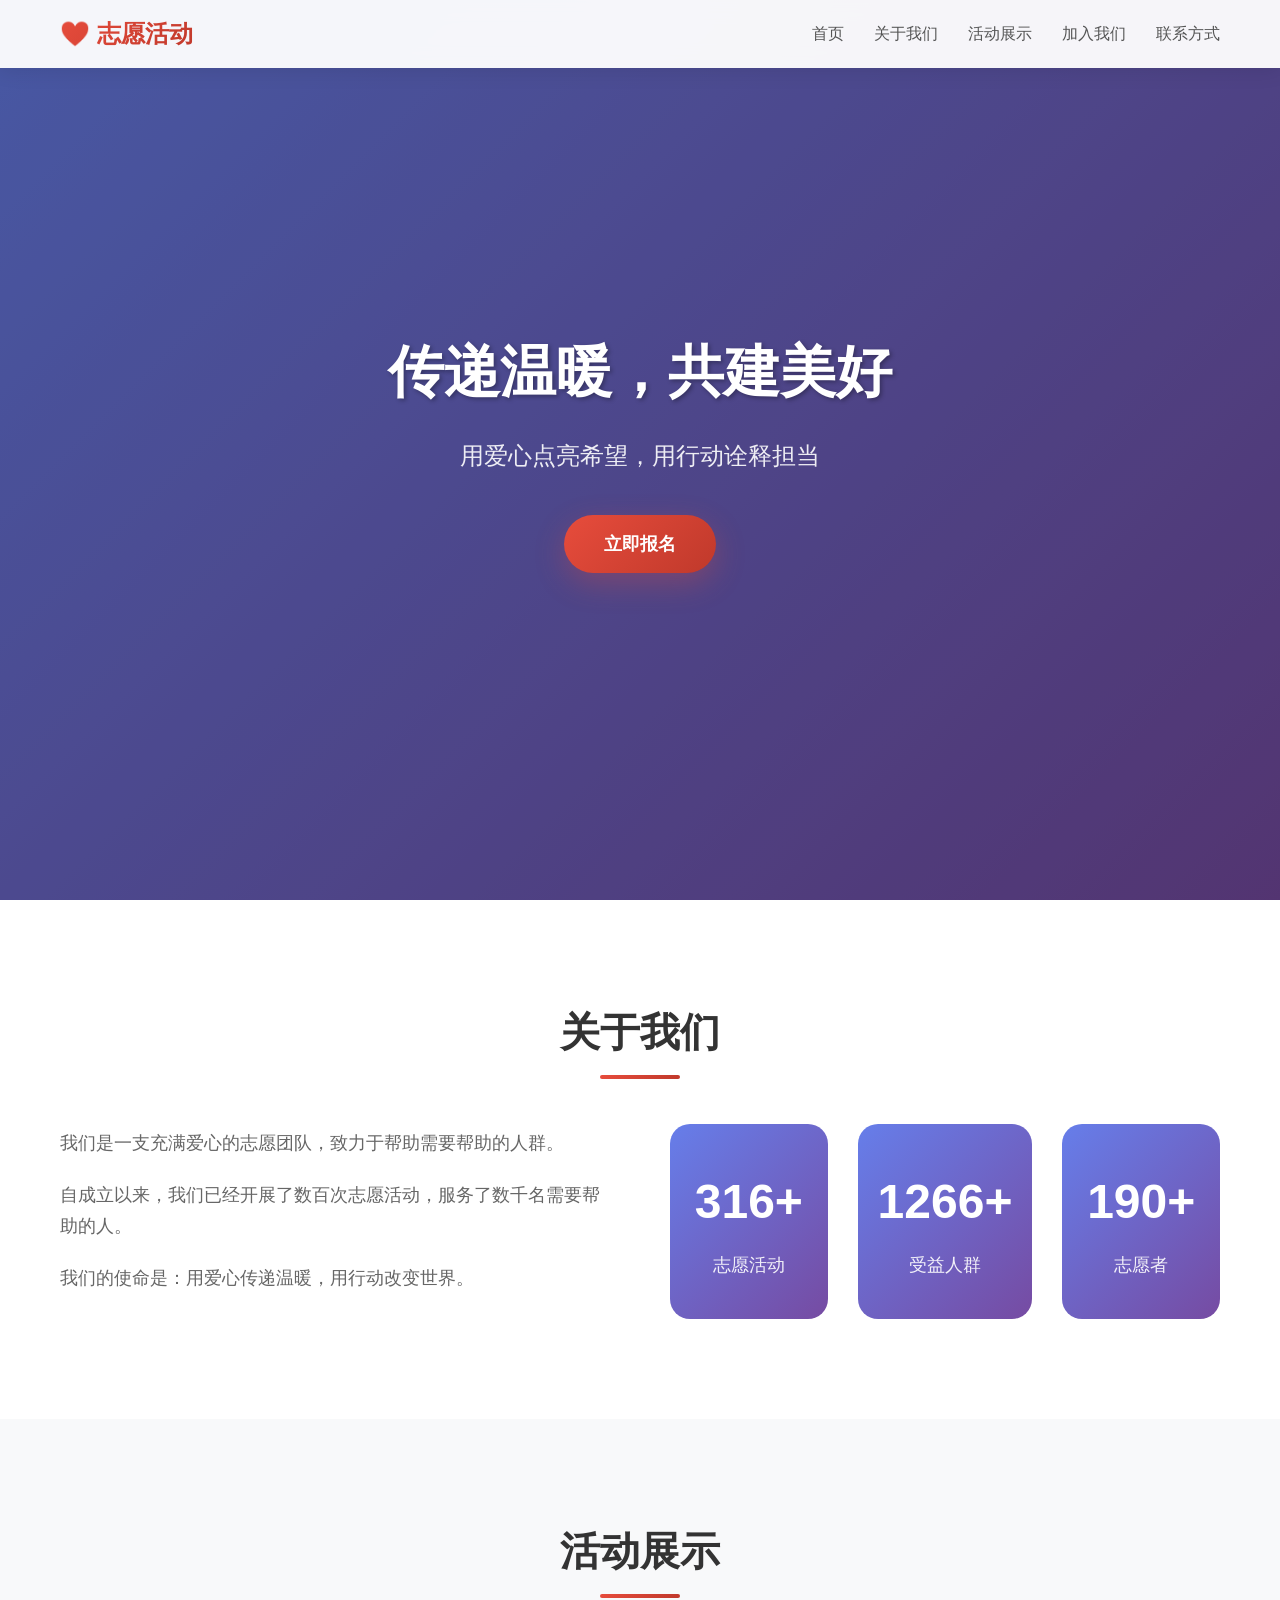
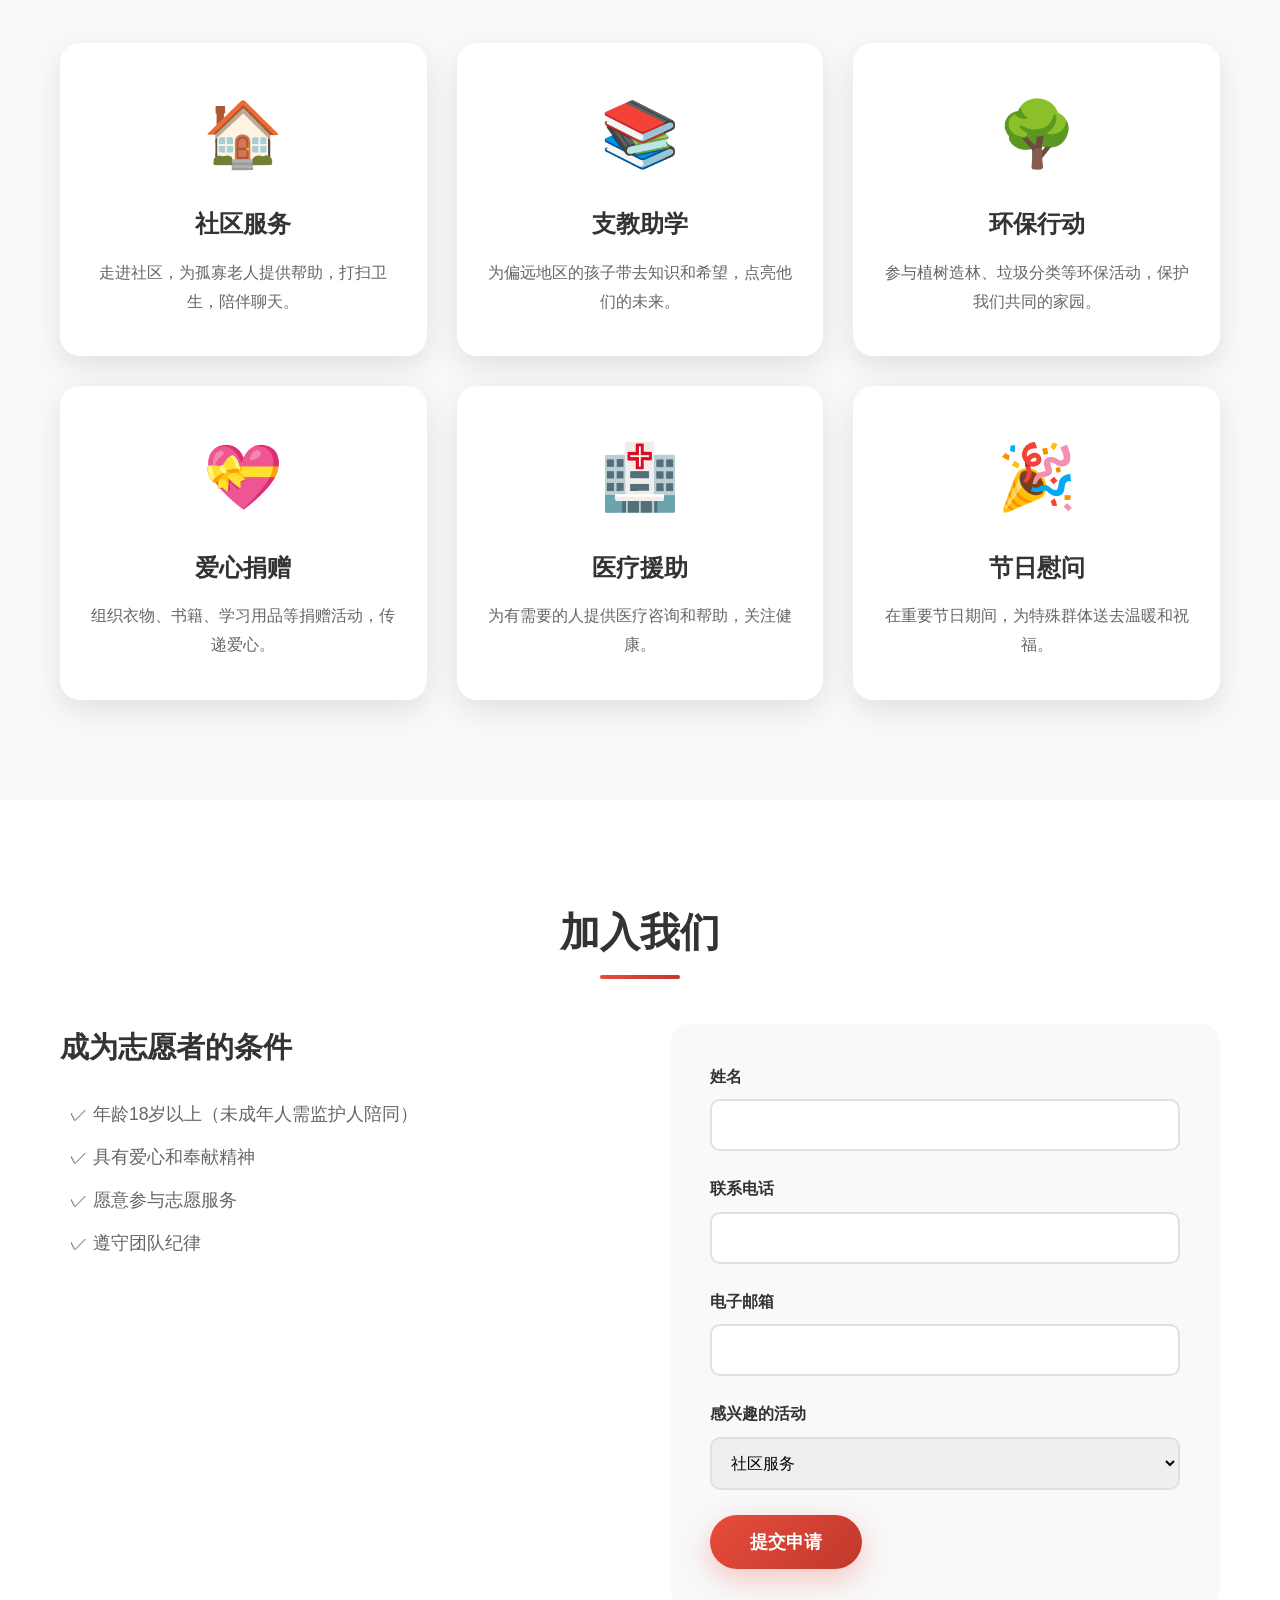
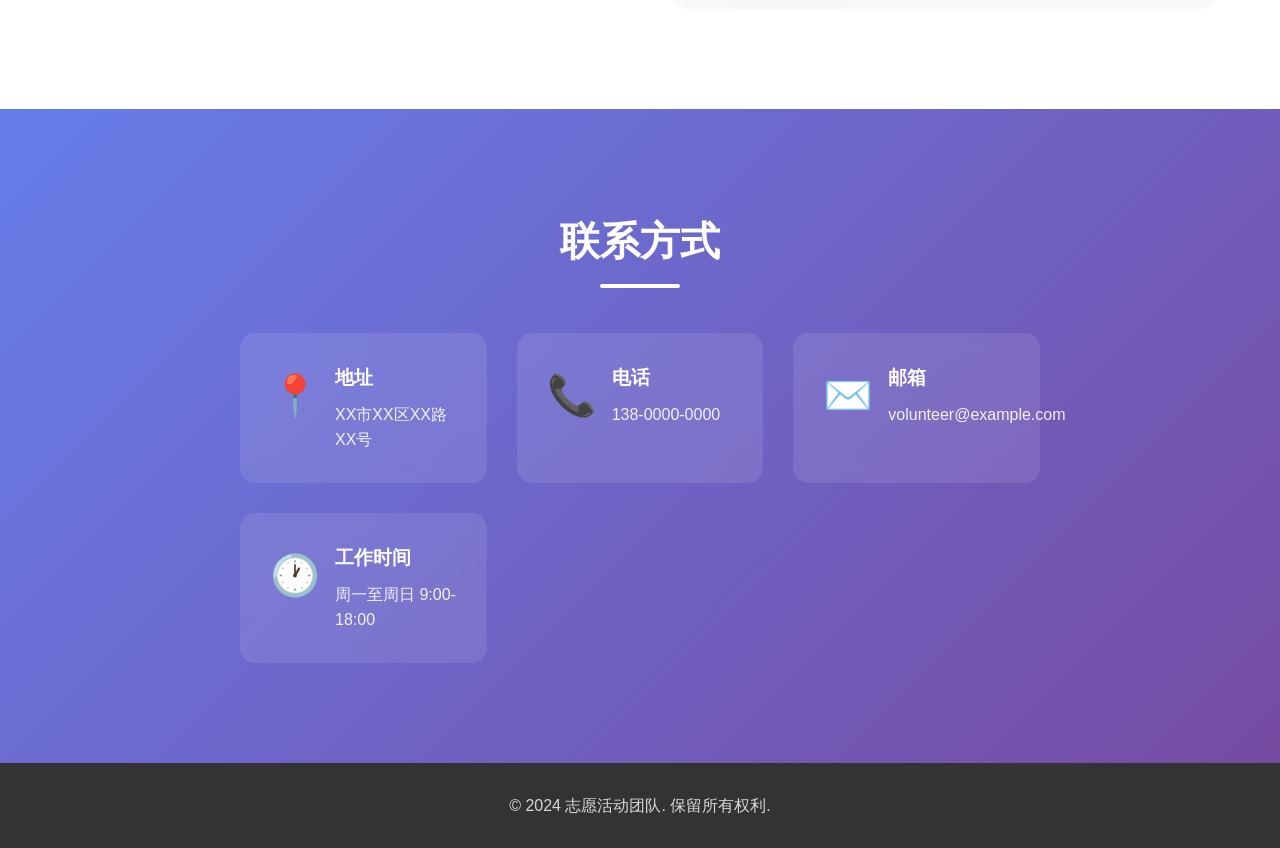
==== index.html @ 2da1afb3 "Add files via upload" ====
<!DOCTYPE html>
<html lang="zh-CN">
<head>
    <meta charset="UTF-8">
    <meta name="viewport" content="width=device-width, initial-scale=1.0">
    <title>志愿活动 - 传递温暖，共建美好</title>
    <link rel="stylesheet" href="style.css">
</head>
<body>
    <nav class="navbar">
        <div class="container">
            <div class="logo">❤️ 志愿活动</div>
            <ul class="nav-links">
                <li><a href="#home">首页</a></li>
                <li><a href="#about">关于我们</a></li>
                <li><a href="#activities">活动展示</a></li>
                <li><a href="#join">加入我们</a></li>
                <li><a href="#contact">联系方式</a></li>
            </ul>
        </div>
    </nav>

    <section id="home" class="hero">
        <div class="hero-content">
            <h1 class="hero-title">传递温暖，共建美好</h1>
            <p class="hero-subtitle">用爱心点亮希望，用行动诠释担当</p>
            <a href="#join" class="btn btn-primary">立即报名</a>
        </div>
        <div class="hero-overlay"></div>
    </section>

    <section id="about" class="about">
        <div class="container">
            <h2 class="section-title">关于我们</h2>
            <div class="about-content">
                <div class="about-text">
                    <p>我们是一支充满爱心的志愿团队，致力于帮助需要帮助的人群。</p>
                    <p>自成立以来，我们已经开展了数百次志愿活动，服务了数千名需要帮助的人。</p>
                    <p>我们的使命是：用爱心传递温暖，用行动改变世界。</p>
                </div>
                <div class="stats">
                    <div class="stat-item">
                        <div class="stat-number">500+</div>
                        <div class="stat-label">志愿活动</div>
                    </div>
                    <div class="stat-item">
                        <div class="stat-number">2000+</div>
                        <div class="stat-label">受益人群</div>
                    </div>
                    <div class="stat-item">
                        <div class="stat-number">300+</div>
                        <div class="stat-label">志愿者</div>
                    </div>
                </div>
            </div>
        </div>
    </section>

    <section id="activities" class="activities">
        <div class="container">
            <h2 class="section-title">活动展示</h2>
            <div class="activities-grid">
                <div class="activity-card">
                    <div class="activity-icon">🏠</div>
                    <h3>社区服务</h3>
                    <p>走进社区，为孤寡老人提供帮助，打扫卫生，陪伴聊天。</p>
                </div>
                <div class="activity-card">
                    <div class="activity-icon">📚</div>
                    <h3>支教助学</h3>
                    <p>为偏远地区的孩子带去知识和希望，点亮他们的未来。</p>
                </div>
                <div class="activity-card">
                    <div class="activity-icon">🌳</div>
                    <h3>环保行动</h3>
                    <p>参与植树造林、垃圾分类等环保活动，保护我们共同的家园。</p>
                </div>
                <div class="activity-card">
                    <div class="activity-icon">💝</div>
                    <h3>爱心捐赠</h3>
                    <p>组织衣物、书籍、学习用品等捐赠活动，传递爱心。</p>
                </div>
                <div class="activity-card">
                    <div class="activity-icon">🏥</div>
                    <h3>医疗援助</h3>
                    <p>为有需要的人提供医疗咨询和帮助，关注健康。</p>
                </div>
                <div class="activity-card">
                    <div class="activity-icon">🎉</div>
                    <h3>节日慰问</h3>
                    <p>在重要节日期间，为特殊群体送去温暖和祝福。</p>
                </div>
            </div>
        </div>
    </section>

    <section id="join" class="join">
        <div class="container">
            <h2 class="section-title">加入我们</h2>
            <div class="join-content">
                <div class="join-info">
                    <h3>成为志愿者的条件</h3>
                    <ul>
                        <li>✓ 年龄18岁以上（未成年人需监护人陪同）</li>
                        <li>✓ 具有爱心和奉献精神</li>
                        <li>✓ 愿意参与志愿服务</li>
                        <li>✓ 遵守团队纪律</li>
                    </ul>
                </div>
                <form class="join-form">
                    <div class="form-group">
                        <label for="name">姓名</label>
                        <input type="text" id="name" name="name" required>
                    </div>
                    <div class="form-group">
                        <label for="phone">联系电话</label>
                        <input type="tel" id="phone" name="phone" required>
                    </div>
                    <div class="form-group">
                        <label for="email">电子邮箱</label>
                        <input type="email" id="email" name="email" required>
                    </div>
                    <div class="form-group">
                        <label for="interest">感兴趣的活动</label>
                        <select id="interest" name="interest">
                            <option value="community">社区服务</option>
                            <option value="education">支教助学</option>
                            <option value="environment">环保行动</option>
                            <option value="donation">爱心捐赠</option>
                            <option value="medical">医疗援助</option>
                            <option value="festival">节日慰问</option>
                        </select>
                    </div>
                    <button type="submit" class="btn btn-primary">提交申请</button>
                </form>
            </div>
        </div>
    </section>

    <section id="contact" class="contact">
        <div class="container">
            <h2 class="section-title">联系方式</h2>
            <div class="contact-content">
                <div class="contact-info">
                    <div class="contact-item">
                        <div class="contact-icon">📍</div>
                        <div>
                            <h4>地址</h4>
                            <p>XX市XX区XX路XX号</p>
                        </div>
                    </div>
                    <div class="contact-item">
                        <div class="contact-icon">📞</div>
                        <div>
                            <h4>电话</h4>
                            <p>138-0000-0000</p>
                        </div>
                    </div>
                    <div class="contact-item">
                        <div class="contact-icon">✉️</div>
                        <div>
                            <h4>邮箱</h4>
                            <p>volunteer@example.com</p>
                        </div>
                    </div>
                    <div class="contact-item">
                        <div class="contact-icon">🕐</div>
                        <div>
                            <h4>工作时间</h4>
                            <p>周一至周日 9:00-18:00</p>
                        </div>
                    </div>
                </div>
            </div>
        </div>
    </section>

    <footer class="footer">
        <div class="container">
            <p>&copy; 2024 志愿活动团队. 保留所有权利.</p>
        </div>
    </footer>

    <script src="script.js"></script>
</body>
</html>
---- style.css ----
* {
    margin: 0;
    padding: 0;
    box-sizing: border-box;
}

html {
    scroll-behavior: smooth;
}

body {
    font-family: 'Microsoft YaHei', 'PingFang SC', sans-serif;
    line-height: 1.6;
    color: #333;
    background-color: #f8f9fa;
}

.container {
    max-width: 1200px;
    margin: 0 auto;
    padding: 0 20px;
}

.navbar {
    position: fixed;
    top: 0;
    left: 0;
    right: 0;
    background: rgba(255, 255, 255, 0.95);
    backdrop-filter: blur(10px);
    box-shadow: 0 2px 20px rgba(0, 0, 0, 0.1);
    z-index: 1000;
    transition: all 0.3s ease;
}

.navbar .container {
    display: flex;
    justify-content: space-between;
    align-items: center;
    padding: 15px 20px;
}

.logo {
    font-size: 1.5rem;
    font-weight: bold;
    background: linear-gradient(135deg, #e74c3c, #c0392b);
    -webkit-background-clip: text;
    -webkit-text-fill-color: transparent;
    background-clip: text;
}

.nav-links {
    display: flex;
    list-style: none;
    gap: 30px;
}

.nav-links a {
    text-decoration: none;
    color: #555;
    font-weight: 500;
    transition: color 0.3s ease;
    position: relative;
}

.nav-links a::after {
    content: '';
    position: absolute;
    bottom: -5px;
    left: 0;
    width: 0;
    height: 2px;
    background: linear-gradient(135deg, #e74c3c, #c0392b);
    transition: width 0.3s ease;
}

.nav-links a:hover {
    color: #e74c3c;
}

.nav-links a:hover::after {
    width: 100%;
}

.hero {
    height: 100vh;
    display: flex;
    align-items: center;
    justify-content: center;
    text-align: center;
    background: linear-gradient(135deg, #667eea 0%, #764ba2 100%);
    position: relative;
    overflow: hidden;
}

.hero-overlay {
    position: absolute;
    top: 0;
    left: 0;
    right: 0;
    bottom: 0;
    background: rgba(0, 0, 0, 0.3);
}

.hero-content {
    position: relative;
    z-index: 1;
    padding: 0 20px;
    animation: fadeInUp 1s ease-out;
}

@keyframes fadeInUp {
    from {
        opacity: 0;
        transform: translateY(30px);
    }
    to {
        opacity: 1;
        transform: translateY(0);
    }
}

.hero-title {
    font-size: 3.5rem;
    color: white;
    margin-bottom: 20px;
    text-shadow: 2px 2px 4px rgba(0, 0, 0, 0.3);
}

.hero-subtitle {
    font-size: 1.5rem;
    color: rgba(255, 255, 255, 0.9);
    margin-bottom: 40px;
}

.btn {
    display: inline-block;
    padding: 15px 40px;
    border-radius: 50px;
    text-decoration: none;
    font-weight: bold;
    transition: all 0.3s ease;
    cursor: pointer;
    border: none;
    font-size: 1.1rem;
}

.btn-primary {
    background: linear-gradient(135deg, #e74c3c, #c0392b);
    color: white;
    box-shadow: 0 10px 30px rgba(231, 76, 60, 0.3);
}

.btn-primary:hover {
    transform: translateY(-3px);
    box-shadow: 0 15px 40px rgba(231, 76, 60, 0.4);
}

.section-title {
    font-size: 2.5rem;
    text-align: center;
    margin-bottom: 60px;
    color: #333;
    position: relative;
}

.section-title::after {
    content: '';
    position: absolute;
    bottom: -15px;
    left: 50%;
    transform: translateX(-50%);
    width: 80px;
    height: 4px;
    background: linear-gradient(135deg, #e74c3c, #c0392b);
    border-radius: 2px;
}

.about {
    padding: 100px 0;
    background: white;
}

.about-content {
    display: grid;
    grid-template-columns: 1fr 1fr;
    gap: 60px;
    align-items: center;
}

.about-text p {
    font-size: 1.1rem;
    color: #666;
    margin-bottom: 20px;
    line-height: 1.8;
}

.stats {
    display: grid;
    grid-template-columns: repeat(3, 1fr);
    gap: 30px;
}

.stat-item {
    text-align: center;
    padding: 40px 20px;
    background: linear-gradient(135deg, #667eea 0%, #764ba2 100%);
    border-radius: 20px;
    color: white;
    transition: transform 0.3s ease;
}

.stat-item:hover {
    transform: translateY(-10px);
}

.stat-number {
    font-size: 3rem;
    font-weight: bold;
    margin-bottom: 10px;
}

.stat-label {
    font-size: 1.1rem;
    opacity: 0.9;
}

.activities {
    padding: 100px 0;
    background: #f8f9fa;
}

.activities-grid {
    display: grid;
    grid-template-columns: repeat(auto-fit, minmax(300px, 1fr));
    gap: 30px;
}

.activity-card {
    background: white;
    padding: 40px 30px;
    border-radius: 20px;
    text-align: center;
    box-shadow: 0 10px 30px rgba(0, 0, 0, 0.1);
    transition: all 0.3s ease;
}

.activity-card:hover {
    transform: translateY(-10px);
    box-shadow: 0 20px 40px rgba(0, 0, 0, 0.15);
}

.activity-icon {
    font-size: 4rem;
    margin-bottom: 20px;
}

.activity-card h3 {
    font-size: 1.5rem;
    color: #333;
    margin-bottom: 15px;
}

.activity-card p {
    color: #666;
    line-height: 1.8;
}

.join {
    padding: 100px 0;
    background: white;
}

.join-content {
    display: grid;
    grid-template-columns: 1fr 1fr;
    gap: 60px;
}

.join-info h3 {
    font-size: 1.8rem;
    color: #333;
    margin-bottom: 30px;
}

.join-info ul {
    list-style: none;
}

.join-info li {
    font-size: 1.1rem;
    color: #666;
    margin-bottom: 15px;
    padding-left: 10px;
}

.join-form {
    background: #f8f9fa;
    padding: 40px;
    border-radius: 20px;
}

.form-group {
    margin-bottom: 25px;
}

.form-group label {
    display: block;
    font-weight: 600;
    color: #333;
    margin-bottom: 10px;
}

.form-group input,
.form-group select {
    width: 100%;
    padding: 15px;
    border: 2px solid #e0e0e0;
    border-radius: 10px;
    font-size: 1rem;
    transition: border-color 0.3s ease;
}

.form-group input:focus,
.form-group select:focus {
    outline: none;
    border-color: #e74c3c;
}

.contact {
    padding: 100px 0;
    background: linear-gradient(135deg, #667eea 0%, #764ba2 100%);
}

.contact .section-title {
    color: white;
}

.contact .section-title::after {
    background: white;
}

.contact-content {
    max-width: 800px;
    margin: 0 auto;
}

.contact-info {
    display: grid;
    grid-template-columns: repeat(auto-fit, minmax(200px, 1fr));
    gap: 30px;
}

.contact-item {
    display: flex;
    align-items: flex-start;
    gap: 15px;
    background: rgba(255, 255, 255, 0.1);
    padding: 30px;
    border-radius: 15px;
    backdrop-filter: blur(10px);
}

.contact-icon {
    font-size: 2.5rem;
    color: white;
}

.contact-item h4 {
    color: white;
    font-size: 1.2rem;
    margin-bottom: 8px;
}

.contact-item p {
    color: rgba(255, 255, 255, 0.9);
}

.footer {
    background: #333;
    color: white;
    text-align: center;
    padding: 30px 0;
}

.footer p {
    opacity: 0.8;
}

@media (max-width: 768px) {
    .nav-links {
        display: none;
    }
    
    .hero-title {
        font-size: 2rem;
    }
    
    .hero-subtitle {
        font-size: 1.1rem;
    }
    
    .about-content,
    .join-content {
        grid-template-columns: 1fr;
    }
    
    .stats {
        grid-template-columns: 1fr;
    }
    
    .section-title {
        font-size: 2rem;
    }
}
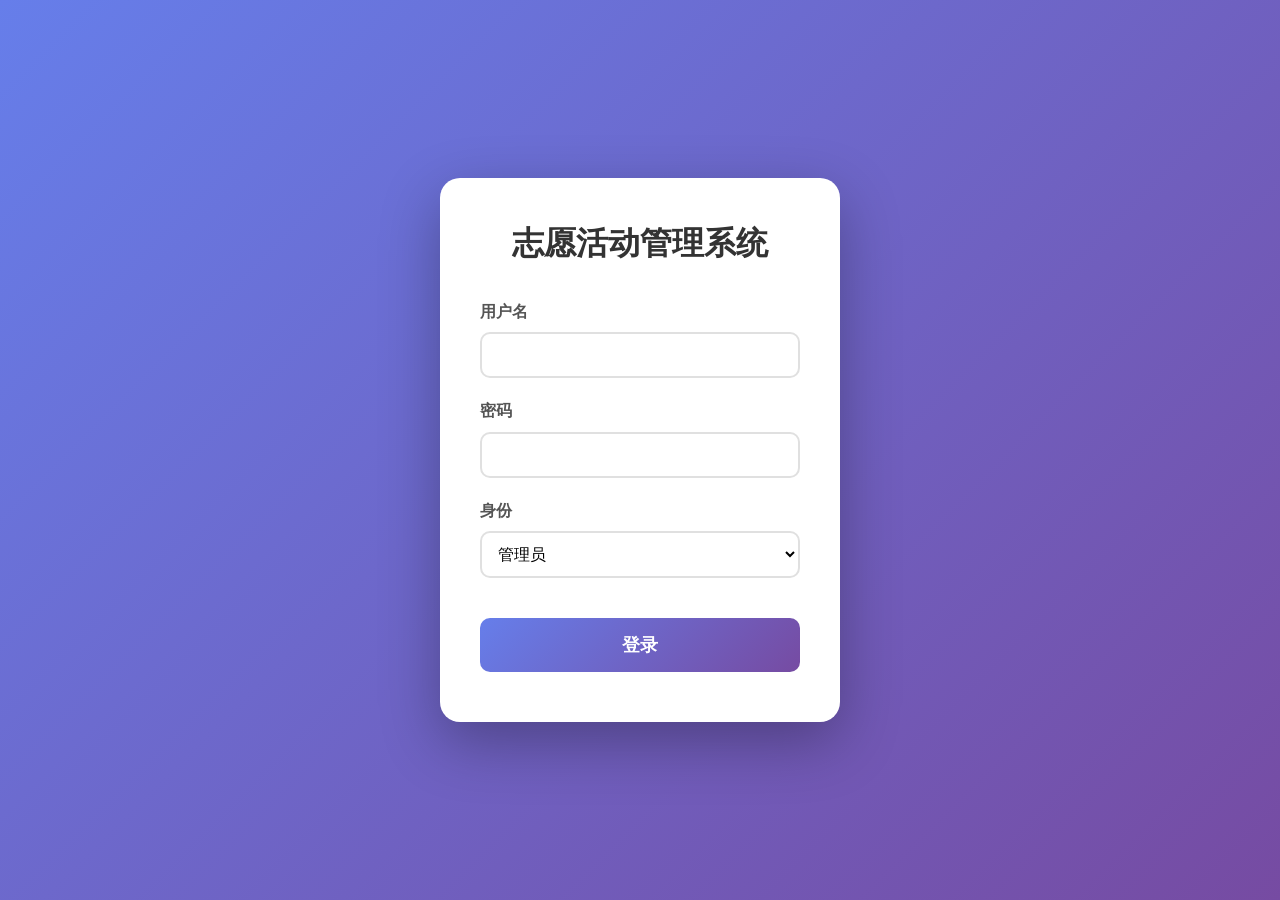
==== commit cf61c8ed: "Add files via upload" ====
--- a/index.html
+++ b/index.html
@@ -3,184 +3,210 @@
 <head>
     <meta charset="UTF-8">
     <meta name="viewport" content="width=device-width, initial-scale=1.0">
-    <title>志愿活动 - 传递温暖，共建美好</title>
-    <link rel="stylesheet" href="style.css">
+    <title>志愿活动管理系统</title>
+    <style>
+        * {
+            margin: 0;
+            padding: 0;
+            box-sizing: border-box;
+        }
+
+        body {
+            font-family: 'Microsoft YaHei', 'PingFang SC', sans-serif;
+            line-height: 1.6;
+            color: #333;
+            background: linear-gradient(135deg, #667eea 0%, #764ba2 100%);
+            min-height: 100vh;
+            display: flex;
+            justify-content: center;
+            align-items: center;
+        }
+
+        .login-container {
+            background: white;
+            padding: 40px;
+            border-radius: 20px;
+            box-shadow: 0 20px 60px rgba(0, 0, 0, 0.3);
+            max-width: 400px;
+            width: 100%;
+            text-align: center;
+        }
+
+        h1 {
+            color: #333;
+            margin-bottom: 30px;
+            font-size: 2rem;
+        }
+
+        .form-group {
+            margin-bottom: 20px;
+            text-align: left;
+        }
+
+        label {
+            display: block;
+            margin-bottom: 8px;
+            font-weight: 600;
+            color: #555;
+        }
+
+        input {
+            width: 100%;
+            padding: 12px;
+            border: 2px solid #e0e0e0;
+            border-radius: 10px;
+            font-size: 1rem;
+            transition: border-color 0.3s ease;
+        }
+
+        input:focus {
+            outline: none;
+            border-color: #667eea;
+        }
+
+        select {
+            width: 100%;
+            padding: 12px;
+            border: 2px solid #e0e0e0;
+            border-radius: 10px;
+            font-size: 1rem;
+            background: white;
+        }
+
+        .btn {
+            width: 100%;
+            padding: 15px;
+            background: linear-gradient(135deg, #667eea 0%, #764ba2 100%);
+            color: white;
+            border: none;
+            border-radius: 10px;
+            font-size: 1.1rem;
+            font-weight: bold;
+            cursor: pointer;
+            transition: all 0.3s ease;
+            margin-top: 20px;
+        }
+
+        .btn:hover {
+            transform: translateY(-3px);
+            box-shadow: 0 10px 30px rgba(102, 126, 234, 0.4);
+        }
+
+        .error-message {
+            color: #e74c3c;
+            margin-top: 10px;
+            font-size: 0.9rem;
+        }
+    </style>
 </head>
 <body>
-    <nav class="navbar">
-        <div class="container">
-            <div class="logo">❤️ 志愿活动</div>
-            <ul class="nav-links">
-                <li><a href="#home">首页</a></li>
-                <li><a href="#about">关于我们</a></li>
-                <li><a href="#activities">活动展示</a></li>
-                <li><a href="#join">加入我们</a></li>
-                <li><a href="#contact">联系方式</a></li>
-            </ul>
-        </div>
-    </nav>
-
-    <section id="home" class="hero">
-        <div class="hero-content">
-            <h1 class="hero-title">传递温暖，共建美好</h1>
-            <p class="hero-subtitle">用爱心点亮希望，用行动诠释担当</p>
-            <a href="#join" class="btn btn-primary">立即报名</a>
-        </div>
-        <div class="hero-overlay"></div>
-    </section>
-
-    <section id="about" class="about">
-        <div class="container">
-            <h2 class="section-title">关于我们</h2>
-            <div class="about-content">
-                <div class="about-text">
-                    <p>我们是一支充满爱心的志愿团队，致力于帮助需要帮助的人群。</p>
-                    <p>自成立以来，我们已经开展了数百次志愿活动，服务了数千名需要帮助的人。</p>
-                    <p>我们的使命是：用爱心传递温暖，用行动改变世界。</p>
-                </div>
-                <div class="stats">
-                    <div class="stat-item">
-                        <div class="stat-number">500+</div>
-                        <div class="stat-label">志愿活动</div>
-                    </div>
-                    <div class="stat-item">
-                        <div class="stat-number">2000+</div>
-                        <div class="stat-label">受益人群</div>
-                    </div>
-                    <div class="stat-item">
-                        <div class="stat-number">300+</div>
-                        <div class="stat-label">志愿者</div>
-                    </div>
-                </div>
+    <div class="login-container">
+        <h1>志愿活动管理系统</h1>
+        <form id="login-form">
+            <div class="form-group">
+                <label for="username">用户名</label>
+                <input type="text" id="username" name="username" required>
             </div>
-        </div>
-    </section>
-
-    <section id="activities" class="activities">
-        <div class="container">
-            <h2 class="section-title">活动展示</h2>
-            <div class="activities-grid">
-                <div class="activity-card">
-                    <div class="activity-icon">🏠</div>
-                    <h3>社区服务</h3>
-                    <p>走进社区，为孤寡老人提供帮助，打扫卫生，陪伴聊天。</p>
-                </div>
-                <div class="activity-card">
-                    <div class="activity-icon">📚</div>
-                    <h3>支教助学</h3>
-                    <p>为偏远地区的孩子带去知识和希望，点亮他们的未来。</p>
-                </div>
-                <div class="activity-card">
-                    <div class="activity-icon">🌳</div>
-                    <h3>环保行动</h3>
-                    <p>参与植树造林、垃圾分类等环保活动，保护我们共同的家园。</p>
-                </div>
-                <div class="activity-card">
-                    <div class="activity-icon">💝</div>
-                    <h3>爱心捐赠</h3>
-                    <p>组织衣物、书籍、学习用品等捐赠活动，传递爱心。</p>
-                </div>
-                <div class="activity-card">
-                    <div class="activity-icon">🏥</div>
-                    <h3>医疗援助</h3>
-                    <p>为有需要的人提供医疗咨询和帮助，关注健康。</p>
-                </div>
-                <div class="activity-card">
-                    <div class="activity-icon">🎉</div>
-                    <h3>节日慰问</h3>
-                    <p>在重要节日期间，为特殊群体送去温暖和祝福。</p>
-                </div>
+            <div class="form-group">
+                <label for="password">密码</label>
+                <input type="password" id="password" name="password" required>
             </div>
-        </div>
-    </section>
-
-    <section id="join" class="join">
-        <div class="container">
-            <h2 class="section-title">加入我们</h2>
-            <div class="join-content">
-                <div class="join-info">
-                    <h3>成为志愿者的条件</h3>
-                    <ul>
-                        <li>✓ 年龄18岁以上（未成年人需监护人陪同）</li>
-                        <li>✓ 具有爱心和奉献精神</li>
-                        <li>✓ 愿意参与志愿服务</li>
-                        <li>✓ 遵守团队纪律</li>
-                    </ul>
-                </div>
-                <form class="join-form">
-                    <div class="form-group">
-                        <label for="name">姓名</label>
-                        <input type="text" id="name" name="name" required>
-                    </div>
-                    <div class="form-group">
-                        <label for="phone">联系电话</label>
-                        <input type="tel" id="phone" name="phone" required>
-                    </div>
-                    <div class="form-group">
-                        <label for="email">电子邮箱</label>
-                        <input type="email" id="email" name="email" required>
-                    </div>
-                    <div class="form-group">
-                        <label for="interest">感兴趣的活动</label>
-                        <select id="interest" name="interest">
-                            <option value="community">社区服务</option>
-                            <option value="education">支教助学</option>
-                            <option value="environment">环保行动</option>
-                            <option value="donation">爱心捐赠</option>
-                            <option value="medical">医疗援助</option>
-                            <option value="festival">节日慰问</option>
-                        </select>
-                    </div>
-                    <button type="submit" class="btn btn-primary">提交申请</button>
-                </form>
+            <div class="form-group">
+                <label for="role">身份</label>
+                <select id="role" name="role" required>
+                    <option value="admin">管理员</option>
+                    <option value="leader">负责人</option>
+                    <option value="member">普通成员</option>
+                </select>
             </div>
-        </div>
-    </section>
-
-    <section id="contact" class="contact">
-        <div class="container">
-            <h2 class="section-title">联系方式</h2>
-            <div class="contact-content">
-                <div class="contact-info">
-                    <div class="contact-item">
-                        <div class="contact-icon">📍</div>
-                        <div>
-                            <h4>地址</h4>
-                            <p>XX市XX区XX路XX号</p>
-                        </div>
-                    </div>
-                    <div class="contact-item">
-                        <div class="contact-icon">📞</div>
-                        <div>
-                            <h4>电话</h4>
-                            <p>138-0000-0000</p>
-                        </div>
-                    </div>
-                    <div class="contact-item">
-                        <div class="contact-icon">✉️</div>
-                        <div>
-                            <h4>邮箱</h4>
-                            <p>volunteer@example.com</p>
-                        </div>
-                    </div>
-                    <div class="contact-item">
-                        <div class="contact-icon">🕐</div>
-                        <div>
-                            <h4>工作时间</h4>
-                            <p>周一至周日 9:00-18:00</p>
-                        </div>
-                    </div>
-                </div>
-            </div>
-        </div>
-    </section>
-
-    <footer class="footer">
-        <div class="container">
-            <p>&copy; 2024 志愿活动团队. 保留所有权利.</p>
-        </div>
-    </footer>
-
-    <script src="script.js"></script>
+            <button type="submit" class="btn">登录</button>
+            <div id="error-message" class="error-message"></div>
+        </form>
+    </div>
+
+    <script>
+        document.addEventListener('DOMContentLoaded', function() {
+            // 初始化默认用户数据
+            initDefaultUsers();
+
+            const loginForm = document.getElementById('login-form');
+            const errorMessage = document.getElementById('error-message');
+
+            loginForm.addEventListener('submit', function(e) {
+                e.preventDefault();
+
+                const username = document.getElementById('username').value;
+                const password = document.getElementById('password').value;
+                const role = document.getElementById('role').value;
+
+                if (validateLogin(username, password, role)) {
+                    // 保存登录状态
+                    localStorage.setItem('user', JSON.stringify({ username, role }));
+                    // 跳转到对应页面
+                    switch (role) {
+                        case 'admin':
+                            window.location.href = 'admin.html';
+                            break;
+                        case 'leader':
+                            window.location.href = 'leader.html';
+                            break;
+                        case 'member':
+                            window.location.href = 'member.html';
+                            break;
+                    }
+                } else {
+                    errorMessage.textContent = '用户名或密码错误';
+                }
+            });
+        });
+
+        function initDefaultUsers() {
+            const users = {
+                admin: {
+                    username: 'admin',
+                    password: 'admin123',
+                    role: 'admin'
+                },
+                leader1: {
+                    username: 'leader',
+                    password: 'leader123',
+                    role: 'leader'
+                },
+                member1: {
+                    username: 'member',
+                    password: 'member123',
+                    role: 'member'
+                }
+            };
+
+            localStorage.setItem('users', JSON.stringify(users));
+
+            // 初始化成员数据
+            const members = [
+                { id: 1, name: '张三', role: 'member' },
+                { id: 2, name: '李四', role: 'member' },
+                { id: 3, name: '王五', role: 'member' },
+                { id: 4, name: '赵六', role: 'member' }
+            ];
+
+            localStorage.setItem('members', JSON.stringify(members));
+
+            // 初始化考勤数据
+            localStorage.setItem('attendance', JSON.stringify([]));
+        }
+
+        function validateLogin(username, password, role) {
+            const users = JSON.parse(localStorage.getItem('users') || '{}');
+
+            for (const key in users) {
+                const user = users[key];
+                if (user.username === username && user.password === password && user.role === role) {
+                    return true;
+                }
+            }
+
+            return false;
+        }
+    </script>
 </body>
 </html>
